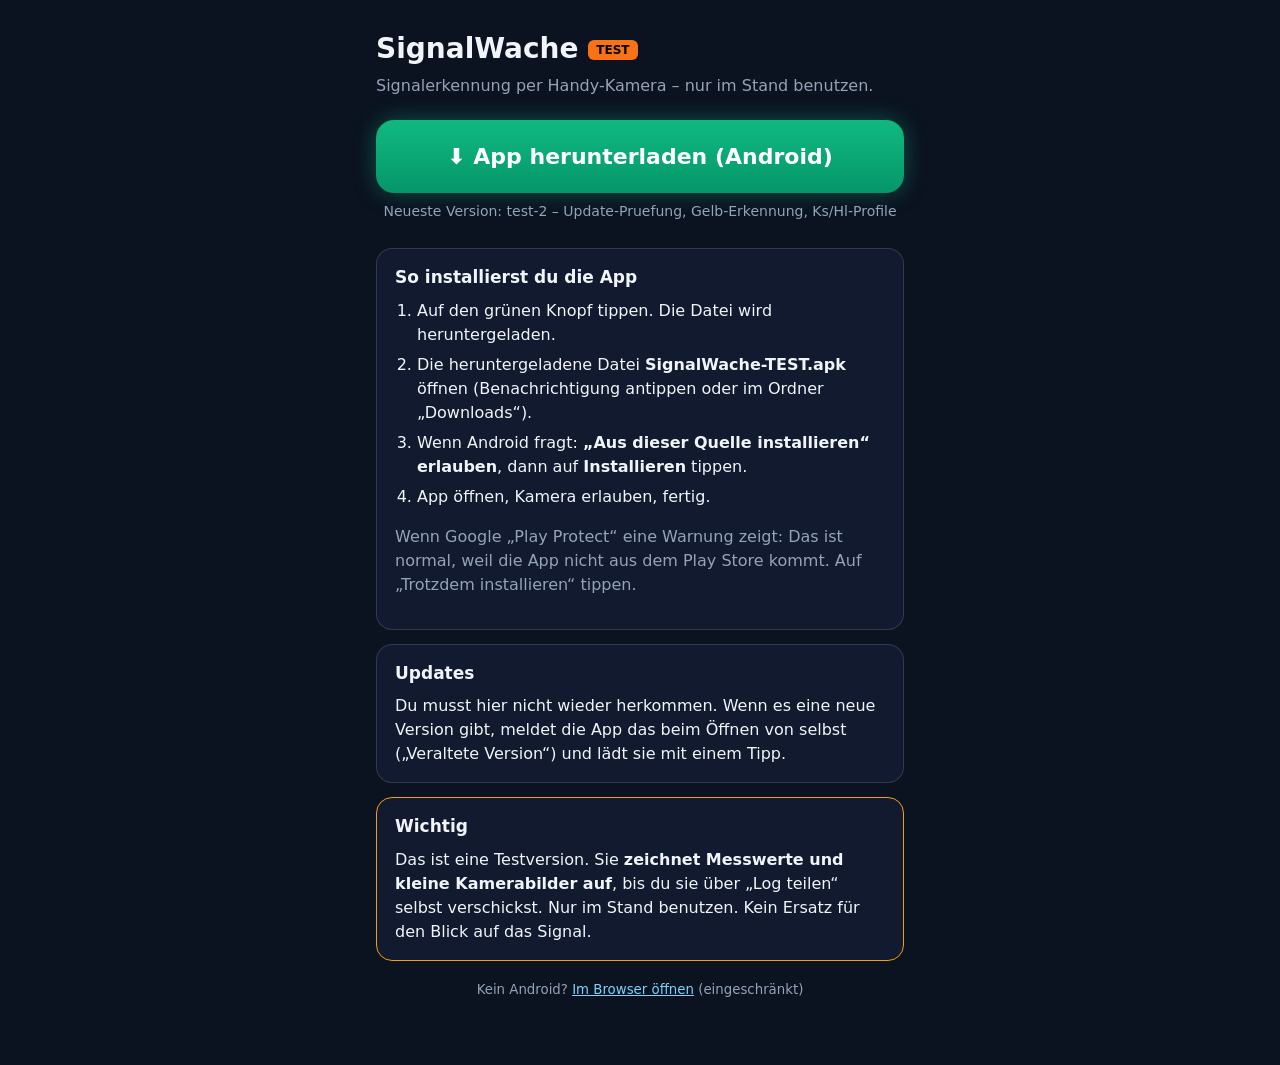
==== index.html @ 94a1d6aa "Release test-2 (2) Co-Authored-By: Claude Sonnet 5.5 <noreply@anthropic.com>" ====
<!DOCTYPE html>
<html lang="de">
<head>
<meta charset="utf-8">
<meta name="viewport" content="width=device-width, initial-scale=1">
<meta name="theme-color" content="#0b1220">
<title>SignalWache – App herunterladen</title>
<style>
  :root{--bg:#0b1220;--card:#111a2e;--line:rgba(255,255,255,.14);--txt:#f1f5f9;--mut:#94a3b8;--grn:#10b981}
  *{box-sizing:border-box}
  body{margin:0;background:var(--bg);color:var(--txt);font-family:system-ui,-apple-system,"Segoe UI",Roboto,sans-serif;line-height:1.5}
  main{max-width:560px;margin:0 auto;padding:28px 16px 48px}
  h1{font-size:28px;margin:0 0 4px}
  .sub{color:var(--mut);margin:0 0 22px}
  .tag{display:inline-block;background:#f97316;color:#000;border-radius:6px;padding:1px 8px;font-size:12px;font-weight:800;vertical-align:middle}
  .btn{display:block;text-align:center;background:linear-gradient(180deg,#10b981,#059669);color:#fff;text-decoration:none;font-size:22px;font-weight:800;padding:20px 12px;border-radius:18px;box-shadow:0 0 22px rgba(16,185,129,.4)}
  .meta{text-align:center;color:var(--mut);font-size:14px;margin:8px 0 26px}
  .card{background:var(--card);border:1px solid var(--line);border-radius:16px;padding:16px 18px;margin:14px 0}
  .card h2{font-size:17px;margin:0 0 8px}
  ol{margin:0;padding-left:22px} li{margin:6px 0}
  .warn{border-color:#f59e0b}
  small,.mut{color:var(--mut)}
  a{color:#7dd3fc}
</style>
</head>
<body>
<main>
  <h1>SignalWache <span class="tag">TEST</span></h1>
  <p class="sub">Signalerkennung per Handy-Kamera – nur im Stand benutzen.</p>

  <a class="btn" id="dl" href="SignalWache-TEST.apk" download>⬇ App herunterladen (Android)</a>
  <div class="meta" id="ver">Neueste Version</div>

  <div class="card">
    <h2>So installierst du die App</h2>
    <ol>
      <li>Auf den grünen Knopf tippen. Die Datei wird heruntergeladen.</li>
      <li>Die heruntergeladene Datei <b>SignalWache-TEST.apk</b> öffnen (Benachrichtigung antippen oder im Ordner „Downloads“).</li>
      <li>Wenn Android fragt: <b>„Aus dieser Quelle installieren“ erlauben</b>, dann auf <b>Installieren</b> tippen.</li>
      <li>App öffnen, Kamera erlauben, fertig.</li>
    </ol>
    <p class="mut">Wenn Google „Play Protect“ eine Warnung zeigt: Das ist normal, weil die App nicht aus dem Play Store kommt. Auf „Trotzdem installieren“ tippen.</p>
  </div>

  <div class="card">
    <h2>Updates</h2>
    <p style="margin:0">Du musst hier nicht wieder herkommen. Wenn es eine neue Version gibt, meldet die App das beim Öffnen von selbst („Veraltete Version“) und lädt sie mit einem Tipp.</p>
  </div>

  <div class="card warn">
    <h2>Wichtig</h2>
    <p style="margin:0">Das ist eine Testversion. Sie <b>zeichnet Messwerte und kleine Kamerabilder auf</b>, bis du sie über „Log teilen“ selbst verschickst. Nur im Stand benutzen. Kein Ersatz für den Blick auf das Signal.</p>
  </div>

  <p class="mut" style="text-align:center"><small>Kein Android? <a href="app/">Im Browser öffnen</a> (eingeschränkt)</small></p>
</main>
<script>
  fetch('version.json?t=' + Date.now()).then(r => r.json()).then(v => {
    document.getElementById('ver').textContent = 'Neueste Version: ' + v.versionName + (v.notes ? ' – ' + v.notes : '');
  }).catch(() => {});
</script>
</body>
</html>
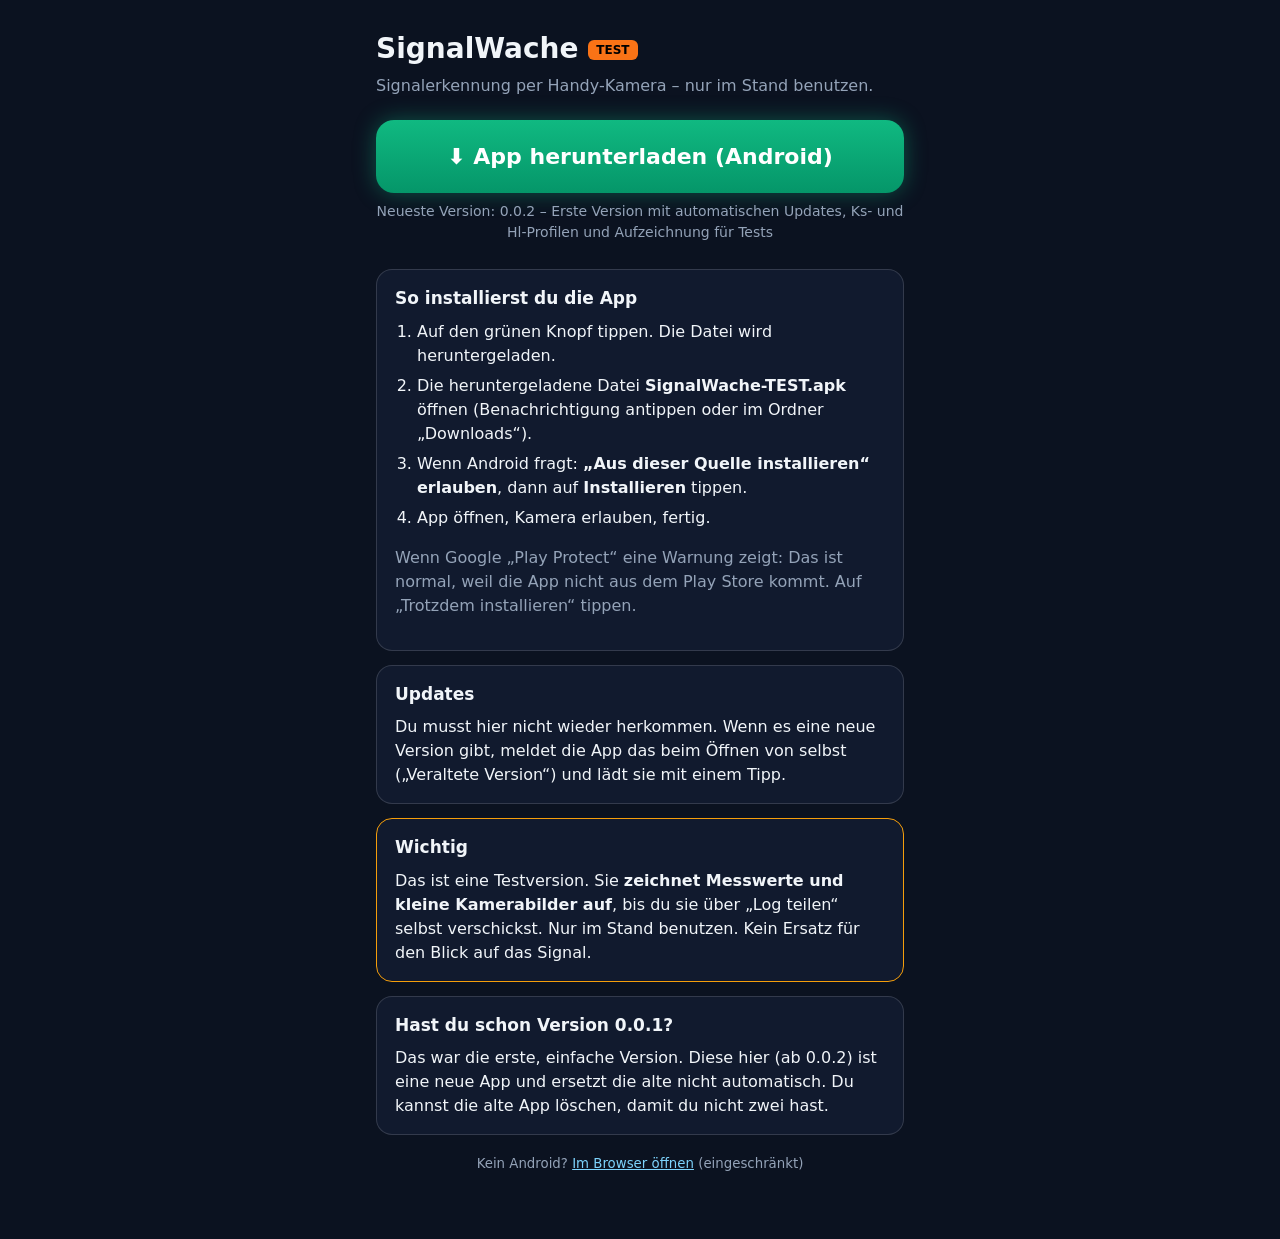
==== commit 6fa436d2: "Release 0.0.2 (3) Co-Authored-By: Claude Sonnet 5.5 <noreply@anthropic.com>" ====
--- a/index.html
+++ b/index.html
@@ -52,6 +52,11 @@
     <p style="margin:0">Das ist eine Testversion. Sie <b>zeichnet Messwerte und kleine Kamerabilder auf</b>, bis du sie über „Log teilen“ selbst verschickst. Nur im Stand benutzen. Kein Ersatz für den Blick auf das Signal.</p>
   </div>
 
+  <div class="card">
+    <h2>Hast du schon Version 0.0.1?</h2>
+    <p style="margin:0">Das war die erste, einfache Version. Diese hier (ab 0.0.2) ist eine neue App und ersetzt die alte nicht automatisch. Du kannst die alte App löschen, damit du nicht zwei hast.</p>
+  </div>
+
   <p class="mut" style="text-align:center"><small>Kein Android? <a href="app/">Im Browser öffnen</a> (eingeschränkt)</small></p>
 </main>
 <script>
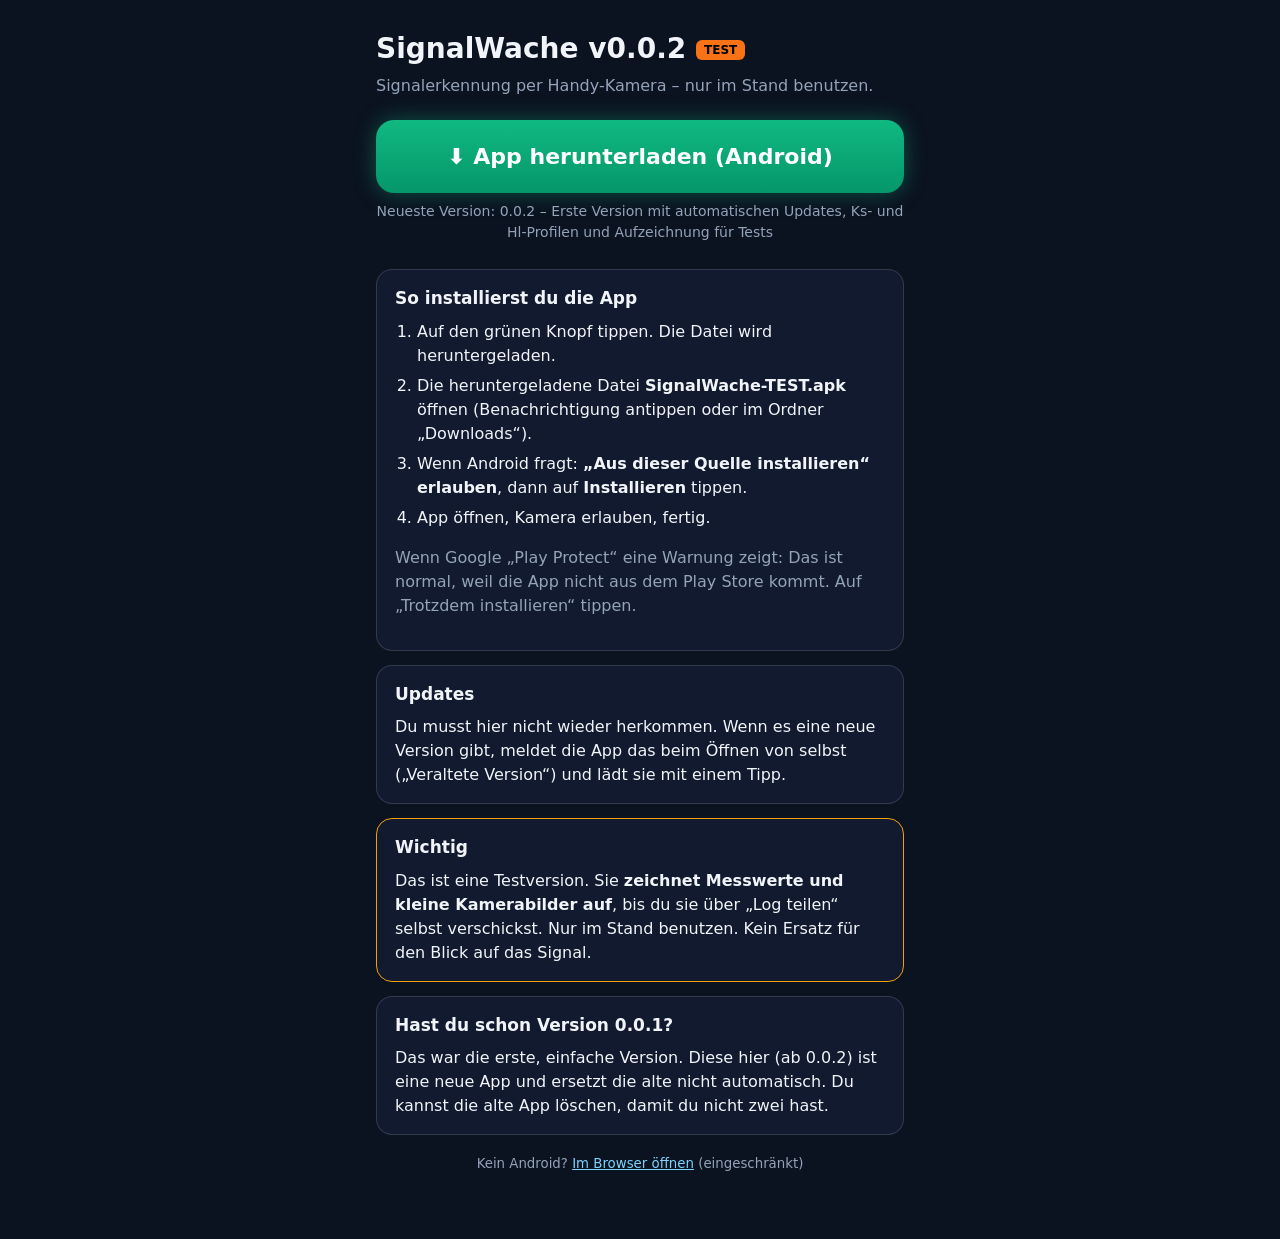
==== commit ac8be5f4: "Release 0.0.2 (3) Co-Authored-By: Claude Sonnet 5.5 <noreply@anthropic.com>" ====
--- a/index.html
+++ b/index.html
@@ -25,7 +25,7 @@
 </head>
 <body>
 <main>
-  <h1>SignalWache <span class="tag">TEST</span></h1>
+  <h1 id="h1">SignalWache <span class="tag">TEST</span></h1>
   <p class="sub">Signalerkennung per Handy-Kamera – nur im Stand benutzen.</p>
 
   <a class="btn" id="dl" href="SignalWache-TEST.apk" download>⬇ App herunterladen (Android)</a>
@@ -62,6 +62,9 @@
 <script>
   fetch('version.json?t=' + Date.now()).then(r => r.json()).then(v => {
     document.getElementById('ver').textContent = 'Neueste Version: ' + v.versionName + (v.notes ? ' – ' + v.notes : '');
+    document.getElementById('h1').innerHTML = 'SignalWache v' + v.versionName + ' <span class="tag">TEST</span>';
+    document.title = 'SignalWache v' + v.versionName + ' – App herunterladen';
+    document.getElementById('dl').setAttribute('download', 'SignalWache-v' + v.versionName + '.apk');
   }).catch(() => {});
 </script>
 </body>
